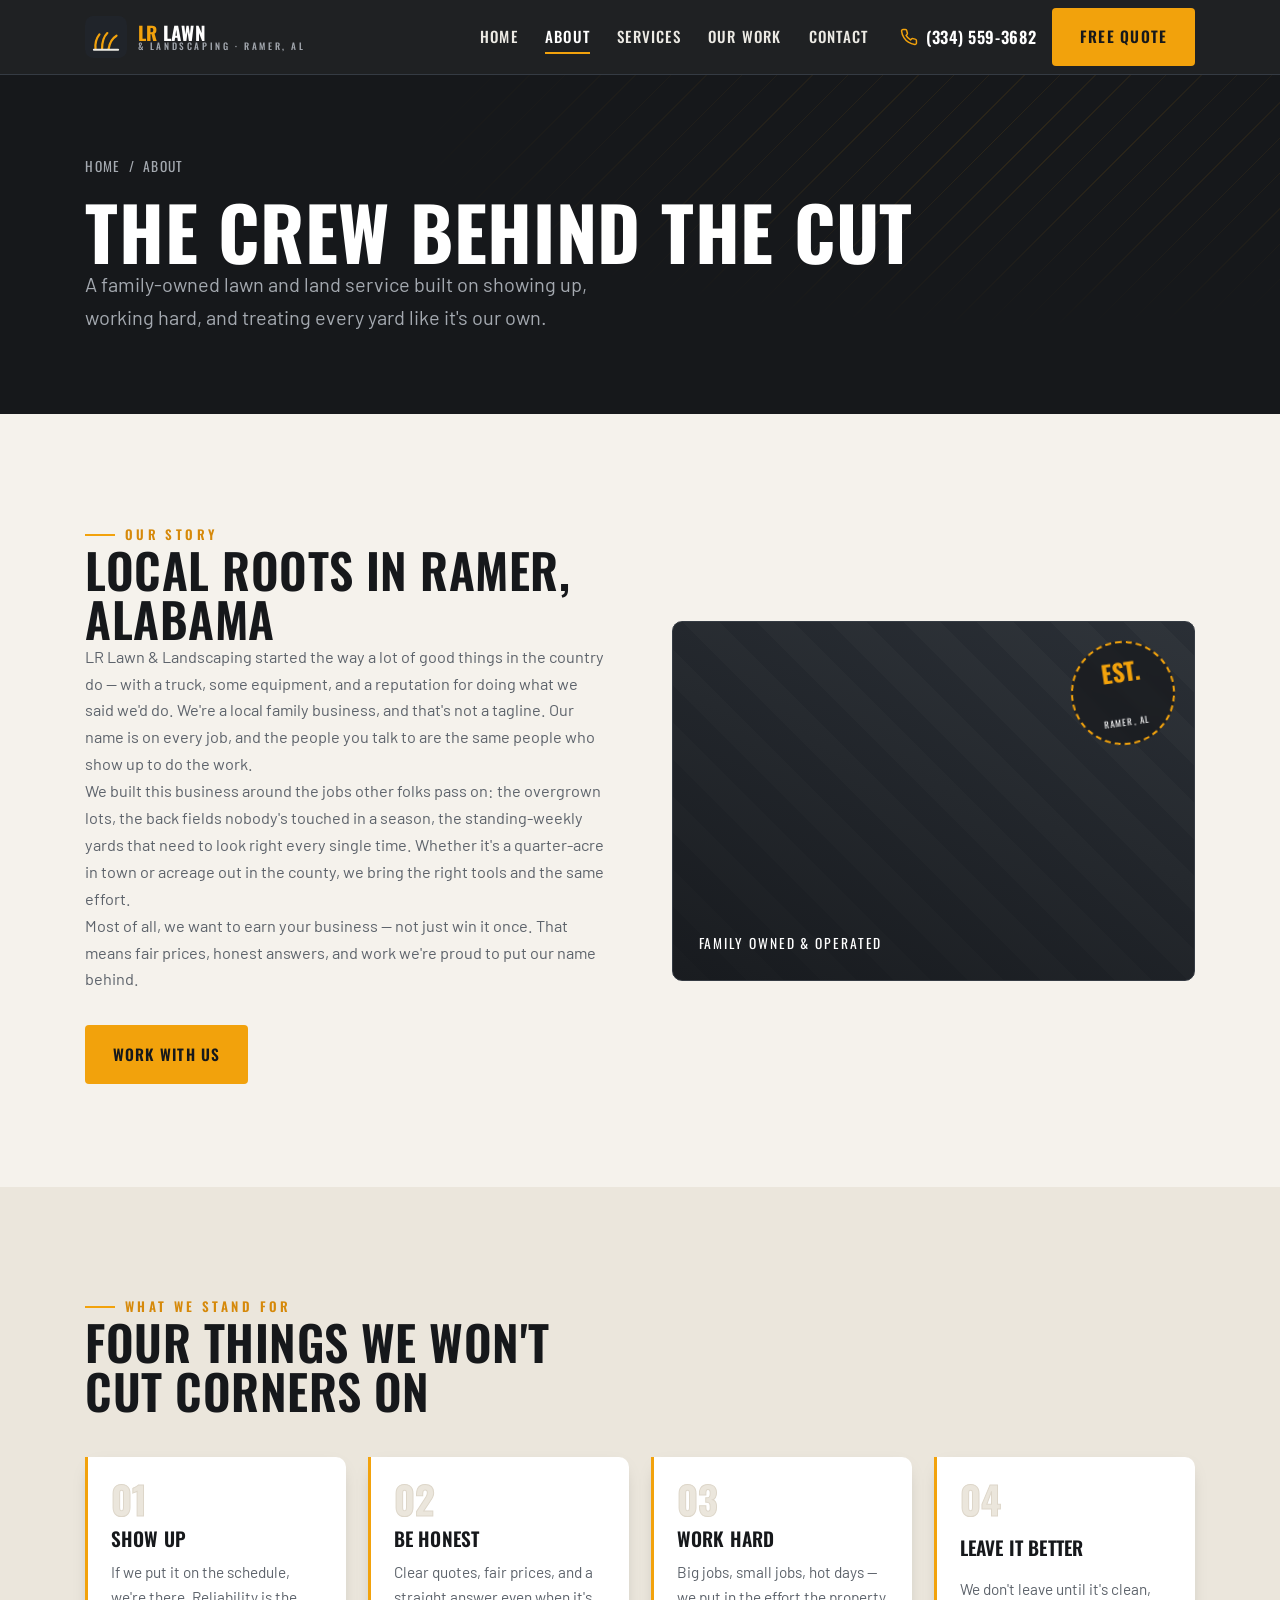
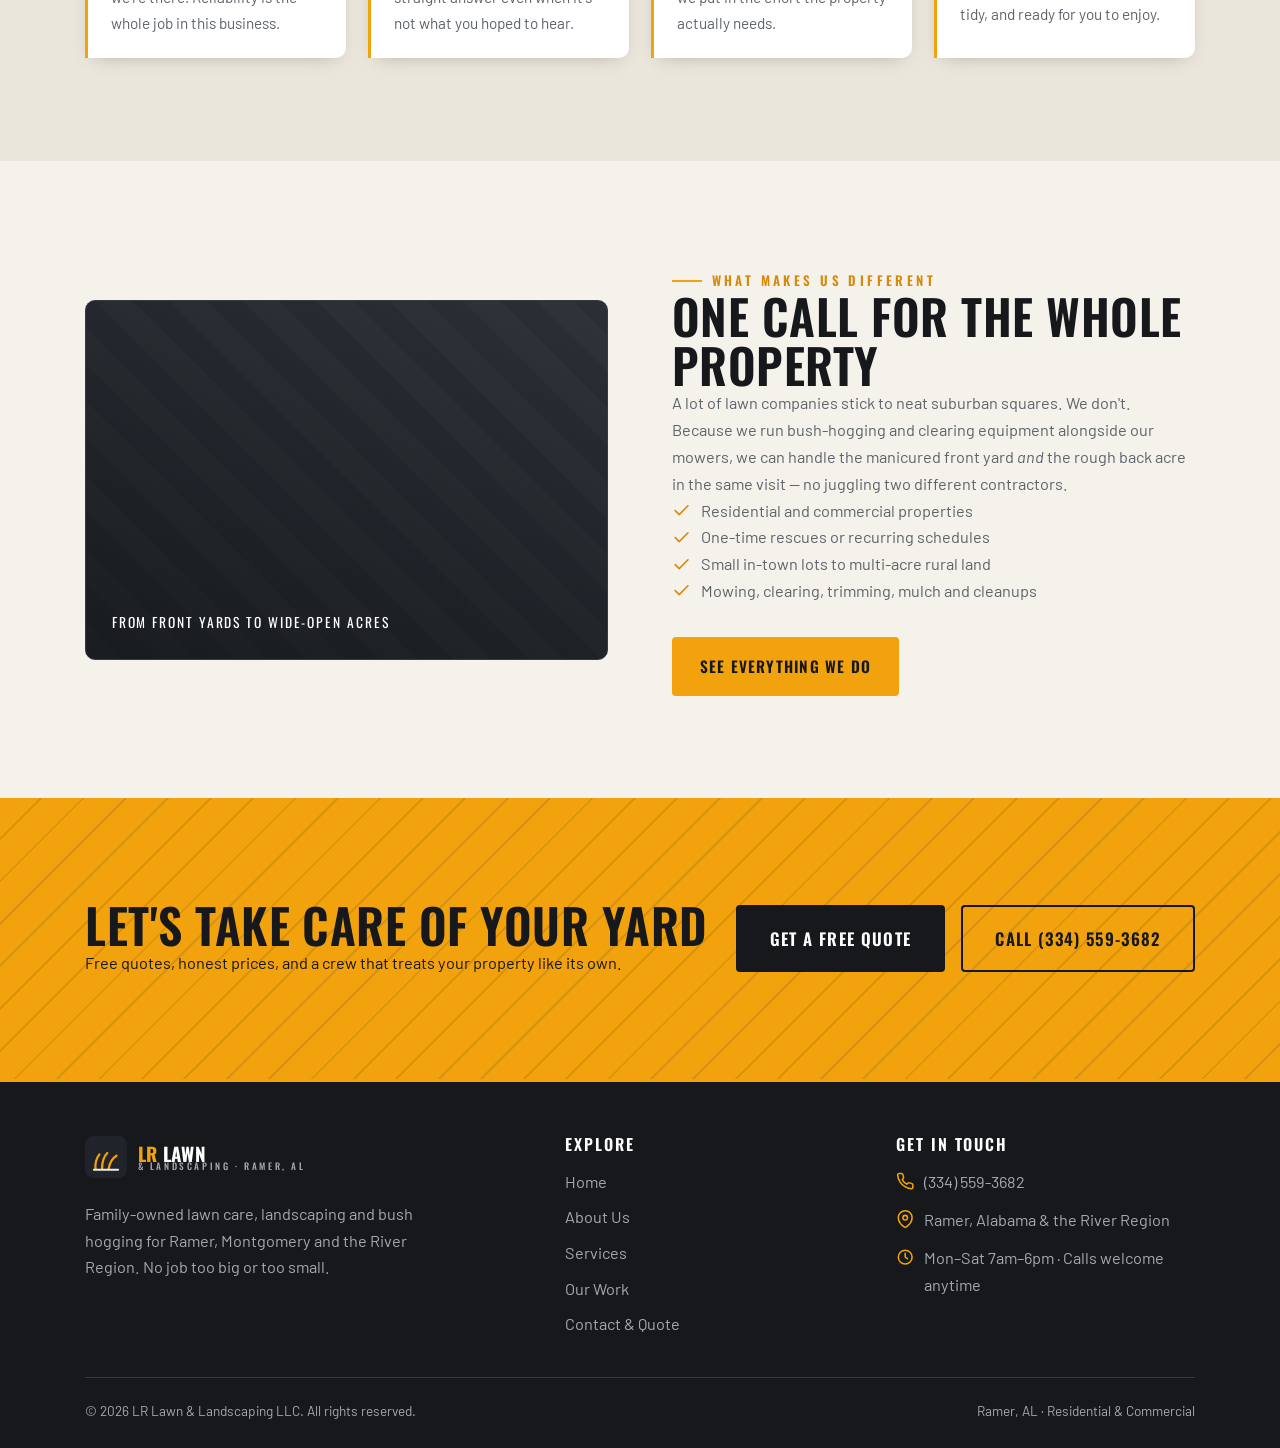
==== about.html @ de770ca6 "Initial commit: LR Lawn & Landscaping LLC website Co-Authored-By: Claude Opus 4.8 <noreply@anthropic" ====
<!DOCTYPE html>
<html lang="en" class="no-js">
<head>
  <meta charset="UTF-8" />
  <meta name="viewport" content="width=device-width, initial-scale=1.0" />
  <title>About LR Lawn &amp; Landscaping LLC | Family-Owned in Ramer, AL</title>
  <meta name="description" content="LR Lawn & Landscaping LLC is a family-owned lawn and land service in Ramer, Alabama. Learn what we stand for and why River Region property owners trust our crew." />
  <meta name="theme-color" content="#16181b" />
  <link rel="icon" href="assets/icons/favicon.svg" type="image/svg+xml" />
  <link rel="preconnect" href="https://fonts.googleapis.com" />
  <link rel="preconnect" href="https://fonts.gstatic.com" crossorigin />
  <link href="https://fonts.googleapis.com/css2?family=Oswald:wght@500;600;700&family=Barlow:wght@400;500;600&display=swap" rel="stylesheet" />
  <link rel="stylesheet" href="css/style.css" />
</head>
<body>
  <a class="skip-link" href="#main">Skip to content</a>

  <!-- ===================== HEADER ===================== -->
  <header class="header">
    <div class="container">
      <nav class="nav" aria-label="Primary">
        <a href="index.html" class="logo" aria-label="LR Lawn & Landscaping — home">
          <svg class="logo__mark" viewBox="0 0 64 64" aria-hidden="true">
            <rect width="64" height="64" rx="13" fill="#20242a"/>
            <g fill="none" stroke="#f2a20c" stroke-width="3.4" stroke-linecap="round"><path d="M16 50 C 15 39, 18 33, 22 28"/><path d="M26 50 C 26 37, 29 31, 34 26"/><path d="M36 50 C 38 38, 43 33, 48 30"/></g>
            <rect x="12" y="50" width="40" height="3" rx="1.5" fill="#eceae4"/>
          </svg>
          <span class="logo__name"><span>LR</span> Lawn<small>&amp; Landscaping · Ramer, AL</small></span>
        </a>
        <div class="nav__menu" id="nav-menu">
          <ul class="nav__links">
            <li><a class="nav__link" href="index.html">Home</a></li>
            <li><a class="nav__link" href="about.html">About</a></li>
            <li><a class="nav__link" href="services.html">Services</a></li>
            <li><a class="nav__link" href="gallery.html">Our Work</a></li>
            <li><a class="nav__link" href="contact.html">Contact</a></li>
          </ul>
          <div class="nav__cta">
            <a href="tel:+13345593682" class="nav__phone" aria-label="Call (334) 559-3682">
              <svg viewBox="0 0 24 24" fill="none" stroke="currentColor" stroke-width="2" stroke-linecap="round" stroke-linejoin="round" aria-hidden="true"><path d="M22 16.92v3a2 2 0 0 1-2.18 2 19.79 19.79 0 0 1-8.63-3.07 19.5 19.5 0 0 1-6-6 19.79 19.79 0 0 1-3.07-8.67A2 2 0 0 1 4.11 2h3a2 2 0 0 1 2 1.72c.13.96.36 1.9.7 2.81a2 2 0 0 1-.45 2.11L8.09 9.91a16 16 0 0 0 6 6l1.27-1.27a2 2 0 0 1 2.11-.45c.91.34 1.85.57 2.81.7A2 2 0 0 1 22 16.92Z"/></svg>
              (334) 559-3682
            </a>
            <a href="contact.html" class="btn">Free Quote</a>
          </div>
        </div>
        <button class="nav__toggle" aria-label="Toggle menu" aria-controls="nav-menu" aria-expanded="false"><span></span></button>
      </nav>
    </div>
  </header>
  <div class="nav-backdrop" aria-hidden="true"></div>

  <main id="main">
    <!-- ===================== PAGE HERO ===================== -->
    <section class="pagehero">
      <div class="container pagehero__inner">
        <nav class="crumbs" aria-label="Breadcrumb"><a href="index.html">Home</a> / <span>About</span></nav>
        <h1>The crew behind the cut</h1>
        <p class="hero__lead">A family-owned lawn and land service built on showing up, working hard, and treating every yard like it's our own.</p>
      </div>
    </section>

    <!-- ===================== STORY ===================== -->
    <section class="section">
      <div class="container split">
        <div class="reveal">
          <p class="eyebrow">Our Story</p>
          <h2>Local roots in Ramer, Alabama</h2>
          <p class="muted">LR Lawn &amp; Landscaping started the way a lot of good things in the country do — with a truck, some equipment, and a reputation for doing what we said we'd do. We're a local family business, and that's not a tagline. Our name is on every job, and the people you talk to are the same people who show up to do the work.</p>
          <p class="muted">We built this business around the jobs other folks pass on: the overgrown lots, the back fields nobody's touched in a season, the standing-weekly yards that need to look right every single time. Whether it's a quarter-acre in town or acreage out in the county, we bring the right tools and the same effort.</p>
          <p class="muted">Most of all, we want to earn your business — not just win it once. That means fair prices, honest answers, and work we're proud to put our name behind.</p>
          <a href="contact.html" class="btn mt-2">Work With Us</a>
        </div>
        <div class="feature__media reveal" data-delay="1">
          <!-- Replace background with a real crew / truck / equipment photo -->
          <span class="stamp"><b>EST.</b><small>Ramer, AL</small></span>
          <p class="feature__tag">Family owned &amp; operated</p>
        </div>
      </div>
    </section>

    <!-- ===================== VALUES ===================== -->
    <section class="section section--concrete">
      <div class="container">
        <div class="section-head reveal">
          <p class="eyebrow">What We Stand For</p>
          <h2>Four things we won't cut corners on</h2>
        </div>
        <div class="reasons">
          <div class="reason reveal">
            <span class="reason__n">01</span><h3>Show Up</h3>
            <p>If we put it on the schedule, we're there. Reliability is the whole job in this business.</p>
          </div>
          <div class="reason reveal" data-delay="1">
            <span class="reason__n">02</span><h3>Be Honest</h3>
            <p>Clear quotes, fair prices, and a straight answer even when it's not what you hoped to hear.</p>
          </div>
          <div class="reason reveal" data-delay="2">
            <span class="reason__n">03</span><h3>Work Hard</h3>
            <p>Big jobs, small jobs, hot days — we put in the effort the property actually needs.</p>
          </div>
          <div class="reason reveal" data-delay="3">
            <span class="reason__n">04</span><h3>Leave It Better</h3>
            <p>We don't leave until it's clean, tidy, and ready for you to enjoy.</p>
          </div>
        </div>
      </div>
    </section>

    <!-- ===================== DIFFERENCE ===================== -->
    <section class="section">
      <div class="container split">
        <div class="feature__media reveal">
          <!-- Replace background with a real bush-hogging / acreage photo -->
          <p class="feature__tag">From front yards to wide-open acres</p>
        </div>
        <div class="reveal" data-delay="1">
          <p class="eyebrow">What Makes Us Different</p>
          <h2>One call for the whole property</h2>
          <p class="muted">A lot of lawn companies stick to neat suburban squares. We don't. Because we run bush-hogging and clearing equipment alongside our mowers, we can handle the manicured front yard <em>and</em> the rough back acre in the same visit — no juggling two different contractors.</p>
          <ul class="ticks">
            <li><svg viewBox="0 0 24 24" fill="none" stroke="currentColor" stroke-width="2" stroke-linecap="round" stroke-linejoin="round"><polyline points="20 6 9 17 4 12"/></svg><span>Residential and commercial properties</span></li>
            <li><svg viewBox="0 0 24 24" fill="none" stroke="currentColor" stroke-width="2" stroke-linecap="round" stroke-linejoin="round"><polyline points="20 6 9 17 4 12"/></svg><span>One-time rescues or recurring schedules</span></li>
            <li><svg viewBox="0 0 24 24" fill="none" stroke="currentColor" stroke-width="2" stroke-linecap="round" stroke-linejoin="round"><polyline points="20 6 9 17 4 12"/></svg><span>Small in-town lots to multi-acre rural land</span></li>
            <li><svg viewBox="0 0 24 24" fill="none" stroke="currentColor" stroke-width="2" stroke-linecap="round" stroke-linejoin="round"><polyline points="20 6 9 17 4 12"/></svg><span>Mowing, clearing, trimming, mulch and cleanups</span></li>
          </ul>
          <a href="services.html" class="btn mt-2">See Everything We Do</a>
        </div>
      </div>
    </section>

    <!-- ===================== CTA ===================== -->
    <section class="section cta">
      <div class="container cta__inner">
        <div class="reveal">
          <h2>Let's take care of your yard</h2>
          <p>Free quotes, honest prices, and a crew that treats your property like its own.</p>
        </div>
        <div class="hero__actions reveal" data-delay="1">
          <a href="contact.html" class="btn btn--dark btn--lg">Get a Free Quote</a>
          <a href="tel:+13345593682" class="btn btn--ghost btn--lg">Call (334) 559-3682</a>
        </div>
      </div>
    </section>
  </main>

  <!-- ===================== FOOTER ===================== -->
  <footer class="footer">
    <div class="container">
      <div class="footer__grid">
        <div class="footer__brand">
          <a href="index.html" class="logo" aria-label="LR Lawn & Landscaping — home">
            <svg class="logo__mark" viewBox="0 0 64 64" aria-hidden="true">
              <rect width="64" height="64" rx="13" fill="#20242a"/>
              <g fill="none" stroke="#f2a20c" stroke-width="3.4" stroke-linecap="round"><path d="M16 50 C 15 39, 18 33, 22 28"/><path d="M26 50 C 26 37, 29 31, 34 26"/><path d="M36 50 C 38 38, 43 33, 48 30"/></g>
              <rect x="12" y="50" width="40" height="3" rx="1.5" fill="#eceae4"/>
            </svg>
            <span class="logo__name"><span>LR</span> Lawn<small>&amp; Landscaping · Ramer, AL</small></span>
          </a>
          <p>Family-owned lawn care, landscaping and bush hogging for Ramer, Montgomery and the River Region. No job too big or too small.</p>
        </div>
        <div>
          <h4>Explore</h4>
          <ul class="footer__links">
            <li><a href="index.html">Home</a></li>
            <li><a href="about.html">About Us</a></li>
            <li><a href="services.html">Services</a></li>
            <li><a href="gallery.html">Our Work</a></li>
            <li><a href="contact.html">Contact &amp; Quote</a></li>
          </ul>
        </div>
        <div>
          <h4>Get In Touch</h4>
          <ul class="footer__contact">
            <li><svg viewBox="0 0 24 24" fill="none" stroke="currentColor" stroke-width="2" stroke-linecap="round" stroke-linejoin="round"><path d="M22 16.92v3a2 2 0 0 1-2.18 2 19.79 19.79 0 0 1-8.63-3.07 19.5 19.5 0 0 1-6-6 19.79 19.79 0 0 1-3.07-8.67A2 2 0 0 1 4.11 2h3a2 2 0 0 1 2 1.72c.13.96.36 1.9.7 2.81a2 2 0 0 1-.45 2.11L8.09 9.91a16 16 0 0 0 6 6l1.27-1.27a2 2 0 0 1 2.11-.45c.91.34 1.85.57 2.81.7A2 2 0 0 1 22 16.92Z"/></svg><a href="tel:+13345593682">(334) 559-3682</a></li>
            <li><svg viewBox="0 0 24 24" fill="none" stroke="currentColor" stroke-width="2" stroke-linecap="round" stroke-linejoin="round"><path d="M21 10c0 7-9 13-9 13s-9-6-9-13a9 9 0 0 1 18 0Z"/><circle cx="12" cy="10" r="3"/></svg><span>Ramer, Alabama &amp; the River Region</span></li>
            <li><svg viewBox="0 0 24 24" fill="none" stroke="currentColor" stroke-width="2" stroke-linecap="round" stroke-linejoin="round"><circle cx="12" cy="12" r="9"/><polyline points="12 7 12 12 15 14"/></svg><span>Mon–Sat 7am–6pm · Calls welcome anytime</span></li>
          </ul>
        </div>
      </div>
      <div class="footer__bottom">
        <span>&copy; <span id="year">2026</span> LR Lawn &amp; Landscaping LLC. All rights reserved.</span>
        <span>Ramer, AL · Residential &amp; Commercial</span>
      </div>
    </div>
  </footer>

  <button class="to-top" aria-label="Back to top"><svg viewBox="0 0 24 24" fill="none" stroke="currentColor" stroke-width="2.4" stroke-linecap="round" stroke-linejoin="round" width="20" height="20"><polyline points="18 15 12 9 6 15"/></svg></button>
  <nav class="callbar" aria-label="Quick actions">
    <a href="tel:+13345593682"><svg viewBox="0 0 24 24" fill="none" stroke="currentColor" stroke-width="2" stroke-linecap="round" stroke-linejoin="round"><path d="M22 16.92v3a2 2 0 0 1-2.18 2 19.79 19.79 0 0 1-8.63-3.07 19.5 19.5 0 0 1-6-6 19.79 19.79 0 0 1-3.07-8.67A2 2 0 0 1 4.11 2h3a2 2 0 0 1 2 1.72c.13.96.36 1.9.7 2.81a2 2 0 0 1-.45 2.11L8.09 9.91a16 16 0 0 0 6 6l1.27-1.27a2 2 0 0 1 2.11-.45c.91.34 1.85.57 2.81.7A2 2 0 0 1 22 16.92Z"/></svg>Call Now</a>
    <a href="contact.html"><svg viewBox="0 0 24 24" fill="none" stroke="currentColor" stroke-width="2" stroke-linecap="round" stroke-linejoin="round"><path d="M14 2H6a2 2 0 0 0-2 2v16a2 2 0 0 0 2 2h12a2 2 0 0 0 2-2V8z"/><polyline points="14 2 14 8 20 8"/></svg>Free Quote</a>
  </nav>

  <script src="js/main.js" defer></script>
</body>
</html>
---- css/style.css ----
/* =====================================================================
   LR Lawn & Landscaping LLC — "Rural Workhorse" design system
   Charcoal + equipment amber on warm bone. Oswald + Barlow.
   Hand-built, no frameworks.
   ===================================================================== */

/* ----------------------------- Tokens ------------------------------ */
:root {
  /* Brand */
  --ink:        #16181b;   /* near-black charcoal */
  --ink-800:    #20242a;   /* dark panel */
  --ink-700:    #2c3138;   /* steel */
  --amber:      #f2a20c;   /* equipment amber accent */
  --amber-600:  #d6890a;
  --amber-300:  #fbd073;

  /* Neutrals */
  --bone:       #f5f2ec;   /* warm off-white background */
  --concrete:   #ebe6dc;   /* muted surface */
  --line:       #ddd6c9;   /* borders on light */
  --line-dark:  #353b43;   /* borders on dark */

  /* Text */
  --text:       #1c1e21;   /* body on light */
  --muted:      #5d636b;   /* secondary on light */
  --on-dark:    #eceae4;   /* body on dark */
  --on-dark-mut:#a4a9b0;   /* secondary on dark */
  --white:      #ffffff;

  /* System */
  --radius:     4px;
  --radius-lg:  10px;
  --shadow:     0 14px 40px -18px rgba(16,18,21,.45);
  --shadow-sm:  0 6px 18px -10px rgba(16,18,21,.35);
  --container:  1180px;
  --gutter:     clamp(1.1rem, 4vw, 2.2rem);
  --ease:       cubic-bezier(.22,.61,.36,1);

  --ff-display: "Oswald", "Arial Narrow", system-ui, sans-serif;
  --ff-body:    "Barlow", system-ui, -apple-system, "Segoe UI", sans-serif;
}

/* ----------------------------- Reset ------------------------------- */
*, *::before, *::after { box-sizing: border-box; }
* { margin: 0; }
html { scroll-behavior: smooth; -webkit-text-size-adjust: 100%; }
@media (prefers-reduced-motion: reduce) {
  html { scroll-behavior: auto; }
  *, *::before, *::after { animation-duration: .001ms !important; transition-duration: .001ms !important; }
}
body {
  font-family: var(--ff-body);
  color: var(--text);
  background: var(--bone);
  line-height: 1.65;
  font-size: 1.02rem;
  -webkit-font-smoothing: antialiased;
  text-rendering: optimizeLegibility;
}
img, svg, picture { display: block; max-width: 100%; }
a { color: inherit; text-decoration: none; }
button { font: inherit; cursor: pointer; border: 0; background: none; color: inherit; }
input, textarea, select { font: inherit; color: inherit; }
ul { list-style: none; padding: 0; }
:focus-visible { outline: 3px solid var(--amber); outline-offset: 2px; border-radius: 2px; }

/* --------------------------- Typography ---------------------------- */
h1, h2, h3, h4, .display {
  font-family: var(--ff-display);
  font-weight: 600;
  line-height: 1.02;
  letter-spacing: .01em;
  text-transform: uppercase;
  color: var(--ink);
}
h1 { font-size: clamp(2.5rem, 6vw, 4.6rem); font-weight: 700; }
h2 { font-size: clamp(1.9rem, 4vw, 3rem); }
h3 { font-size: clamp(1.25rem, 2.2vw, 1.6rem); }
p { max-width: 64ch; }
strong { font-weight: 600; }

.eyebrow {
  font-family: var(--ff-display);
  text-transform: uppercase;
  letter-spacing: .26em;
  font-weight: 600;
  font-size: .82rem;
  color: var(--amber-600);
  display: inline-flex;
  align-items: center;
  gap: .6rem;
}
.eyebrow::before {
  content: ""; width: 30px; height: 2px; background: var(--amber); display: inline-block;
}
.eyebrow--center { justify-content: center; }
.lead { font-size: 1.15rem; color: var(--muted); }

/* --------------------------- Layout -------------------------------- */
.container { width: 100%; max-width: var(--container); margin-inline: auto; padding-inline: var(--gutter); }
.section { padding-block: clamp(3.6rem, 8vw, 6.5rem); }
.section--tight { padding-block: clamp(2.6rem, 5vw, 4rem); }
.section--dark { background: var(--ink); color: var(--on-dark); }
.section--dark h1, .section--dark h2, .section--dark h3 { color: var(--white); }
.section--concrete { background: var(--concrete); }
.section-head { max-width: 60ch; margin-bottom: 2.6rem; }
.section-head--center { margin-inline: auto; text-align: center; }
.grid { display: grid; gap: 1.4rem; }
.split { display: grid; gap: clamp(2rem, 5vw, 4rem); align-items: center; }
@media (min-width: 880px) { .split { grid-template-columns: 1fr 1fr; } }

/* --------------------------- Buttons ------------------------------- */
.btn {
  --bg: var(--amber); --fg: var(--ink);
  display: inline-flex; align-items: center; gap: .6rem;
  background: var(--bg); color: var(--fg);
  font-family: var(--ff-display); font-weight: 600; text-transform: uppercase;
  letter-spacing: .08em; font-size: .96rem;
  padding: .92rem 1.6rem; border-radius: var(--radius);
  transition: transform .18s var(--ease), background .18s var(--ease), box-shadow .18s var(--ease);
  border: 2px solid transparent;
}
.btn:hover { transform: translateY(-2px); box-shadow: 0 10px 24px -10px rgba(242,162,12,.6); }
.btn:active { transform: translateY(0); }
.btn--ghost { --bg: transparent; --fg: var(--ink); border-color: var(--ink); }
.btn--ghost:hover { background: var(--ink); color: var(--white); box-shadow: none; }
.btn--ghost-light { --bg: transparent; --fg: var(--white); border-color: rgba(255,255,255,.4); }
.btn--ghost-light:hover { background: var(--white); color: var(--ink); box-shadow: none; }
.btn--lg { padding: 1.1rem 2rem; font-size: 1.05rem; }
.btn svg { width: 1.05em; height: 1.05em; }

/* --------------------------- Header / Nav -------------------------- */
.header {
  position: sticky; top: 0; z-index: 60;
  background: rgba(22,24,27,.96);
  backdrop-filter: blur(8px);
  border-bottom: 1px solid var(--line-dark);
  transition: box-shadow .25s var(--ease);
}
.header.is-stuck { box-shadow: 0 10px 30px -16px rgba(0,0,0,.7); }
.nav { display: flex; align-items: center; justify-content: space-between; gap: 1rem; height: 74px; }
.logo { display: inline-flex; align-items: center; gap: .65rem; color: var(--white); }
.logo__mark { width: 42px; height: 42px; flex: none; }
.logo__name { font-family: var(--ff-display); font-weight: 700; text-transform: uppercase; line-height: .98; letter-spacing: .02em; font-size: 1.18rem; }
.logo__name span { color: var(--amber); }
.logo__name small { display: block; font-size: .58rem; letter-spacing: .28em; color: var(--on-dark-mut); font-weight: 500; }

.nav__menu { display: flex; align-items: center; gap: 2rem; }
.nav__links { display: flex; align-items: center; gap: 1.7rem; }
.nav__link {
  color: var(--on-dark); font-family: var(--ff-display); text-transform: uppercase;
  letter-spacing: .08em; font-weight: 500; font-size: .94rem; padding: .35rem 0; position: relative;
}
.nav__link::after {
  content: ""; position: absolute; left: 0; bottom: -2px; height: 2px; width: 0; background: var(--amber);
  transition: width .22s var(--ease);
}
.nav__link:hover::after, .nav__link.is-active::after { width: 100%; }
.nav__link.is-active { color: var(--white); }
.nav__cta { display: flex; align-items: center; gap: 1rem; }
.nav__phone { display: inline-flex; align-items: center; gap: .5rem; color: var(--white); font-family: var(--ff-display); font-weight: 600; letter-spacing: .04em; }
.nav__phone svg { width: 1.1em; height: 1.1em; color: var(--amber); }

.nav__toggle { display: none; width: 46px; height: 46px; border: 1px solid var(--line-dark); border-radius: var(--radius); position: relative; }
.nav__toggle span, .nav__toggle span::before, .nav__toggle span::after {
  content: ""; position: absolute; left: 50%; top: 50%; width: 22px; height: 2px; background: var(--white);
  transform: translate(-50%,-50%); transition: transform .22s var(--ease), opacity .22s var(--ease);
}
.nav__toggle span::before { transform: translate(-50%, -7px); }
.nav__toggle span::after  { transform: translate(-50%, 7px); }
.nav__toggle[aria-expanded="true"] span { background: transparent; }
.nav__toggle[aria-expanded="true"] span::before { transform: translate(-50%,0) rotate(45deg); }
.nav__toggle[aria-expanded="true"] span::after  { transform: translate(-50%,0) rotate(-45deg); }

@media (max-width: 920px) {
  .nav__toggle { display: block; z-index: 70; }
  .nav__menu {
    position: fixed; inset: 0 0 0 auto; width: min(82vw, 340px);
    flex-direction: column; align-items: flex-start; justify-content: flex-start; gap: 1.6rem;
    background: var(--ink-800); padding: 6rem 2rem 2rem; border-left: 1px solid var(--line-dark);
    transform: translateX(100%); transition: transform .3s var(--ease); z-index: 65;
  }
  .nav__menu.is-open { transform: translateX(0); }
  .nav__links { flex-direction: column; align-items: flex-start; gap: 1.1rem; width: 100%; }
  .nav__link { font-size: 1.15rem; }
  .nav__cta { flex-direction: column; align-items: flex-start; gap: 1rem; width: 100%; }
  .nav__cta .btn { width: 100%; justify-content: center; }
  .nav-backdrop { position: fixed; inset: 0; background: rgba(0,0,0,.5); opacity: 0; visibility: hidden; transition: opacity .3s; z-index: 64; }
  .nav-backdrop.is-open { opacity: 1; visibility: visible; }
}

/* ----------------------------- Hero -------------------------------- */
.hero {
  position: relative; color: var(--on-dark);
  background:
    linear-gradient(180deg, rgba(16,18,21,.78), rgba(16,18,21,.92)),
    radial-gradient(120% 90% at 80% 0%, #2a2f36 0%, var(--ink) 60%);
  overflow: hidden;
}
.hero::before { /* topographic contour texture */
  content: ""; position: absolute; inset: 0; opacity: .14; pointer-events: none;
  background-image:
    repeating-linear-gradient(135deg, transparent 0 22px, rgba(242,162,12,.5) 22px 23px);
  mask-image: radial-gradient(80% 70% at 75% 30%, #000 0%, transparent 70%);
}
.hero__inner { position: relative; padding-block: clamp(4rem, 11vw, 8rem); display: grid; gap: 2rem; max-width: 60rem; }
.hero h1 { color: var(--white); }
.hero h1 em { color: var(--amber); font-style: normal; }
.hero__lead { font-size: 1.25rem; color: var(--on-dark-mut); max-width: 50ch; }
.hero__actions { display: flex; flex-wrap: wrap; gap: 1rem; align-items: center; }
.hero__note { display: inline-flex; align-items: center; gap: .5rem; color: var(--on-dark-mut); font-size: .92rem; }
.hero__note svg { width: 1.1em; height: 1.1em; color: var(--amber); }
.hero__angle { position: absolute; left: 0; right: 0; bottom: -1px; height: 60px; background: var(--bone); clip-path: polygon(0 100%, 100% 0, 100% 100%); }

/* --------------------------- Trust strip --------------------------- */
.trust { background: var(--amber); color: var(--ink); }
.trust__row { display: grid; grid-template-columns: repeat(2,1fr); gap: .2rem 1.5rem; padding-block: 1.3rem; }
@media (min-width: 760px) { .trust__row { grid-template-columns: repeat(4,1fr); } }
.trust__item { display: flex; align-items: center; gap: .7rem; font-family: var(--ff-display); text-transform: uppercase; font-weight: 600; letter-spacing: .05em; font-size: .96rem; }
.trust__item svg { width: 1.5rem; height: 1.5rem; flex: none; }

/* --------------------------- Service cards ------------------------- */
.cards { display: grid; gap: 1.2rem; grid-template-columns: repeat(auto-fit, minmax(255px, 1fr)); }
.card {
  background: var(--white); border: 1px solid var(--line); border-radius: var(--radius-lg);
  padding: 1.8rem 1.6rem; position: relative; overflow: hidden;
  transition: transform .2s var(--ease), box-shadow .2s var(--ease), border-color .2s var(--ease);
}
.card::after { content: ""; position: absolute; left: 0; top: 0; width: 100%; height: 4px; background: var(--amber); transform: scaleX(0); transform-origin: left; transition: transform .25s var(--ease); }
.card:hover { transform: translateY(-5px); box-shadow: var(--shadow); border-color: transparent; }
.card:hover::after { transform: scaleX(1); }
.card__icon { width: 54px; height: 54px; display: grid; place-items: center; background: var(--ink); border-radius: var(--radius); color: var(--amber); margin-bottom: 1.1rem; }
.card__icon svg { width: 26px; height: 26px; }
.card h3 { margin-bottom: .5rem; }
.card p { color: var(--muted); font-size: .97rem; }
.card__link { display: inline-flex; align-items: center; gap: .4rem; margin-top: 1rem; font-family: var(--ff-display); text-transform: uppercase; letter-spacing: .06em; font-size: .85rem; font-weight: 600; color: var(--amber-600); }
.card__link svg { width: 1em; transition: transform .2s var(--ease); }
.card:hover .card__link svg { transform: translateX(4px); }

/* --------------------------- Feature split ------------------------- */
.feature__media {
  position: relative; min-height: 360px; border-radius: var(--radius-lg); overflow: hidden;
  background:
    linear-gradient(200deg, rgba(16,18,21,.25), rgba(16,18,21,.78)),
    repeating-linear-gradient(45deg, #3a4047 0 26px, #333941 26px 52px);
  border: 1px solid var(--line-dark);
  display: grid; align-content: end; padding: 1.6rem;
}
.feature__media .stamp { position: absolute; top: 1.2rem; right: 1.2rem; }
.feature__tag { color: var(--white); font-family: var(--ff-display); text-transform: uppercase; letter-spacing: .14em; font-size: .85rem; }
.feature__list { display: grid; gap: 1rem; margin-top: 1.6rem; }
.feature__list li { display: grid; grid-template-columns: auto 1fr; gap: .9rem; align-items: start; }
.feature__list svg { width: 1.5rem; height: 1.5rem; color: var(--amber-600); margin-top: .15rem; }
.feature__list b { font-family: var(--ff-display); text-transform: uppercase; letter-spacing: .03em; font-size: 1.02rem; }
.feature__list span { color: var(--muted); font-size: .96rem; }

/* ----------------------------- Stats ------------------------------- */
.stats { display: grid; grid-template-columns: repeat(2,1fr); gap: 1.4rem; }
@media (min-width: 760px) { .stats { grid-template-columns: repeat(4,1fr); } }
.stat { text-align: center; padding: 1.2rem .5rem; border: 1px solid var(--line-dark); border-radius: var(--radius-lg); background: var(--ink-800); }
.stat__num { font-family: var(--ff-display); font-weight: 700; font-size: clamp(2.4rem,5vw,3.4rem); color: var(--amber); line-height: 1; }
.stat__num span { font-size: .6em; }
.stat__label { color: var(--on-dark-mut); font-size: .82rem; text-transform: uppercase; letter-spacing: .12em; margin-top: .5rem; }

/* --------------------------- Why / reasons ------------------------- */
.reasons { display: grid; gap: 1.4rem; grid-template-columns: repeat(auto-fit, minmax(230px,1fr)); }
.reason { display: grid; gap: .7rem; padding: 1.4rem; border-left: 3px solid var(--amber); background: var(--white); border-radius: 0 var(--radius-lg) var(--radius-lg) 0; box-shadow: var(--shadow-sm); }
.reason__n { font-family: var(--ff-display); font-weight: 700; color: var(--concrete); font-size: 2.4rem; line-height: 1; -webkit-text-stroke: 1px var(--line); }
.reason h3 { font-size: 1.2rem; }
.reason p { color: var(--muted); font-size: .96rem; }

/* --------------------------- Service area -------------------------- */
.area { display: grid; gap: 1.4rem; }
.area__chips { display: flex; flex-wrap: wrap; gap: .6rem; }
.area__chip { display: inline-flex; align-items: center; gap: .45rem; background: var(--white); border: 1px solid var(--line); padding: .5rem .95rem; border-radius: 999px; font-size: .92rem; font-weight: 500; }
.area__chip svg { width: 1em; color: var(--amber-600); }
.area__map { border: 1px solid var(--line); border-radius: var(--radius-lg); overflow: hidden; min-height: 320px; }
.area__map iframe { width: 100%; height: 100%; min-height: 320px; border: 0; filter: grayscale(.3) contrast(1.05); }

/* ----------------------------- Stamp / badge ----------------------- */
.stamp {
  display: inline-grid; place-items: center; text-align: center;
  width: 104px; height: 104px; border-radius: 50%;
  border: 2px dashed var(--amber); color: var(--white);
  font-family: var(--ff-display); text-transform: uppercase; line-height: 1; transform: rotate(-8deg);
  background: rgba(22,24,27,.65); backdrop-filter: blur(2px);
}
.stamp b { font-size: 1.5rem; color: var(--amber); }
.stamp small { font-size: .56rem; letter-spacing: .12em; margin-top: .25rem; }

/* ----------------------------- Gallery ----------------------------- */
.filters { display: flex; flex-wrap: wrap; gap: .6rem; margin-bottom: 2rem; }
.filter {
  font-family: var(--ff-display); text-transform: uppercase; letter-spacing: .06em; font-weight: 500; font-size: .9rem;
  padding: .55rem 1.1rem; border: 1px solid var(--line); border-radius: 999px; background: var(--white); color: var(--ink);
  transition: background .18s var(--ease), color .18s var(--ease), border-color .18s var(--ease);
}
.filter:hover { border-color: var(--amber); }
.filter.is-active { background: var(--ink); color: var(--white); border-color: var(--ink); }
.gallery { display: grid; gap: 1rem; grid-template-columns: repeat(auto-fill, minmax(260px,1fr)); }
.tile {
  position: relative; aspect-ratio: 4/3; border-radius: var(--radius-lg); overflow: hidden;
  border: 1px solid var(--line-dark); display: grid; align-content: end; padding: 1.1rem; color: var(--white);
  background-size: cover; background-position: center; transition: transform .25s var(--ease);
}
.tile::before { content: ""; position: absolute; inset: 0; background: linear-gradient(180deg, transparent 30%, rgba(16,18,21,.85)); }
.tile > * { position: relative; }
.tile:hover { transform: scale(1.015); }
.tile__cat { font-family: var(--ff-display); text-transform: uppercase; letter-spacing: .1em; font-size: .72rem; color: var(--amber-300); }
.tile__title { font-family: var(--ff-display); text-transform: uppercase; font-size: 1.1rem; line-height: 1.05; }
.tile.is-hidden { display: none; }
/* texture fills (placeholder imagery — replace background-image with real job photos) */
.t-lawn   { background-image: linear-gradient(135deg,#2f3a2c,#46583f); }
.t-clear  { background-image: linear-gradient(135deg,#3a342a,#5a4d38); }
.t-trim   { background-image: linear-gradient(135deg,#2c3338,#414a52); }
.t-mulch  { background-image: linear-gradient(135deg,#3a2c23,#5c4433); }
.t-comm   { background-image: linear-gradient(135deg,#23303a,#33495a); }
.t-clean  { background-image: linear-gradient(135deg,#33342c,#50533f); }

/* ------------------------ Before / after --------------------------- */
.ba { position: relative; aspect-ratio: 16/10; border-radius: var(--radius-lg); overflow: hidden; border: 1px solid var(--line-dark); user-select: none; }
.ba__img { position: absolute; inset: 0; background-size: cover; background-position: center; display: grid; align-content: start; justify-items: start; padding: 1rem; }
.ba__before { background-image: linear-gradient(135deg,#4a4332,#6b5d3f); }
.ba__after { background-image: linear-gradient(135deg,#2f3a2c,#3f5236); clip-path: inset(0 0 0 50%); }
.ba__tag { font-family: var(--ff-display); text-transform: uppercase; letter-spacing: .1em; font-size: .72rem; color: #fff; background: rgba(16,18,21,.6); padding: .25rem .6rem; border-radius: 3px; }
.ba__after .ba__tag { margin-left: auto; }
.ba__range { position: absolute; inset: 0; width: 100%; opacity: 0; cursor: ew-resize; }
.ba__handle { position: absolute; top: 0; bottom: 0; left: 50%; width: 3px; background: var(--amber); transform: translateX(-50%); pointer-events: none; }
.ba__handle::after { content: "↔"; position: absolute; top: 50%; left: 50%; transform: translate(-50%,-50%); width: 38px; height: 38px; background: var(--amber); color: var(--ink); border-radius: 50%; display: grid; place-items: center; font-weight: 700; }

/* --------------------------- Testimonials -------------------------- */
.quotes { display: grid; gap: 1.2rem; grid-template-columns: repeat(auto-fit, minmax(280px,1fr)); }
.quote { background: var(--ink-800); border: 1px solid var(--line-dark); border-radius: var(--radius-lg); padding: 1.6rem; color: var(--on-dark); }
.quote__stars { color: var(--amber); letter-spacing: .15em; margin-bottom: .8rem; }
.quote p { color: var(--on-dark); font-size: 1.02rem; }
.quote__by { margin-top: 1rem; font-family: var(--ff-display); text-transform: uppercase; letter-spacing: .06em; color: var(--white); }
.quote__by span { display: block; color: var(--on-dark-mut); font-size: .8rem; letter-spacing: .12em; }

/* ----------------------------- CTA band ---------------------------- */
.cta {
  position: relative; background: var(--amber); color: var(--ink); overflow: hidden;
}
.cta::before { content: ""; position: absolute; inset: 0; opacity: .12; background-image: repeating-linear-gradient(135deg, transparent 0 28px, var(--ink) 28px 30px); }
.cta__inner { position: relative; display: grid; gap: 1.6rem; align-items: center; }
@media (min-width: 820px) { .cta__inner { grid-template-columns: 1.4fr auto; } }
.cta h2 { color: var(--ink); }
.cta .btn--dark { --bg: var(--ink); --fg: var(--white); }
.cta .btn--dark:hover { box-shadow: 0 10px 24px -10px rgba(16,18,21,.6); }

/* ------------------------------ Forms ------------------------------ */
.form { display: grid; gap: 1.1rem; }
.field { display: grid; gap: .4rem; }
.field label { font-family: var(--ff-display); text-transform: uppercase; letter-spacing: .06em; font-size: .82rem; font-weight: 500; }
.field label .req { color: var(--amber-600); }
.field input, .field select, .field textarea {
  background: var(--white); border: 1px solid var(--line); border-radius: var(--radius); padding: .85rem 1rem;
  transition: border-color .18s var(--ease), box-shadow .18s var(--ease);
}
.field textarea { resize: vertical; min-height: 130px; }
.field input:focus, .field select:focus, .field textarea:focus { outline: none; border-color: var(--amber); box-shadow: 0 0 0 3px rgba(242,162,12,.18); }
.field.is-invalid input, .field.is-invalid select, .field.is-invalid textarea { border-color: #c0392b; box-shadow: 0 0 0 3px rgba(192,57,43,.14); }
.field__error { color: #c0392b; font-size: .82rem; min-height: 1em; }
.form__row { display: grid; gap: 1.1rem; }
@media (min-width: 620px) { .form__row { grid-template-columns: 1fr 1fr; } }
.form__success { display: none; background: #18351f; color: #d7f5df; border: 1px solid #2c5a39; border-radius: var(--radius-lg); padding: 1.1rem 1.3rem; }
.form__success.is-visible { display: block; }

/* ----------------------------- FAQ --------------------------------- */
.faq { display: grid; gap: .8rem; }
.faq__item { border: 1px solid var(--line); border-radius: var(--radius-lg); background: var(--white); overflow: hidden; }
.faq__q { width: 100%; text-align: left; display: flex; align-items: center; justify-content: space-between; gap: 1rem; padding: 1.1rem 1.3rem; font-family: var(--ff-display); text-transform: uppercase; letter-spacing: .03em; font-size: 1.02rem; }
.faq__q .icon { width: 1.4rem; height: 1.4rem; flex: none; color: var(--amber-600); transition: transform .25s var(--ease); }
.faq__item.is-open .faq__q .icon { transform: rotate(45deg); }
.faq__a { max-height: 0; overflow: hidden; transition: max-height .3s var(--ease); }
.faq__a p { padding: 0 1.3rem 1.2rem; color: var(--muted); }

/* ----------------------------- Footer ------------------------------ */
.footer { background: var(--ink); color: var(--on-dark-mut); padding-block: 3.4rem 1.6rem; border-top: 3px solid var(--amber); }
.footer__grid { display: grid; gap: 2rem; grid-template-columns: 1fr; }
@media (min-width: 720px) { .footer__grid { grid-template-columns: 1.5fr 1fr 1fr; } }
.footer h4 { color: var(--white); font-size: 1rem; letter-spacing: .12em; margin-bottom: 1rem; }
.footer a { transition: color .15s var(--ease); }
.footer a:hover { color: var(--amber); }
.footer__links { display: grid; gap: .55rem; }
.footer__contact { display: grid; gap: .7rem; }
.footer__contact li { display: flex; gap: .6rem; align-items: flex-start; }
.footer__contact svg { width: 1.15rem; height: 1.15rem; color: var(--amber); flex: none; margin-top: .2rem; }
.footer__brand p { max-width: 38ch; margin-top: .9rem; }
.footer__bottom { border-top: 1px solid var(--line-dark); margin-top: 2.4rem; padding-top: 1.4rem; display: flex; flex-wrap: wrap; gap: .6rem 1.5rem; justify-content: space-between; font-size: .85rem; }

/* ------------------------ Back to top + mobile bar ----------------- */
.to-top {
  position: fixed; right: 1.1rem; bottom: 5.4rem; z-index: 55;
  width: 48px; height: 48px; border-radius: 50%; background: var(--ink); color: var(--amber);
  display: grid; place-items: center; box-shadow: var(--shadow); border: 1px solid var(--line-dark);
  opacity: 0; visibility: hidden; transform: translateY(10px); transition: all .25s var(--ease);
}
.to-top.is-visible { opacity: 1; visibility: visible; transform: translateY(0); }
@media (min-width: 760px) { .to-top { bottom: 1.4rem; } }

.callbar { position: fixed; left: 0; right: 0; bottom: 0; z-index: 56; display: grid; grid-template-columns: 1fr 1fr; background: var(--ink); border-top: 1px solid var(--line-dark); }
.callbar a { display: flex; align-items: center; justify-content: center; gap: .5rem; padding: .95rem; font-family: var(--ff-display); text-transform: uppercase; letter-spacing: .05em; font-size: .92rem; color: var(--white); }
.callbar a + a { border-left: 1px solid var(--line-dark); color: var(--ink); background: var(--amber); }
.callbar svg { width: 1.1em; height: 1.1em; }
@media (min-width: 760px) { .callbar { display: none; } }
body { padding-bottom: 0; }
@media (max-width: 759px) { body { padding-bottom: 54px; } }

/* ------------------------- Page hero (inner) ----------------------- */
.pagehero { position: relative; background: var(--ink); color: var(--on-dark); padding-block: clamp(3rem,7vw,5rem); overflow: hidden; }
.pagehero::before { content: ""; position: absolute; inset: 0; opacity: .1; background-image: repeating-linear-gradient(135deg, transparent 0 24px, var(--amber) 24px 25px); mask-image: radial-gradient(70% 80% at 80% 20%, #000, transparent 70%); }
.pagehero__inner { position: relative; }
.pagehero h1 { color: var(--white); }
.crumbs { display: flex; gap: .5rem; align-items: center; color: var(--on-dark-mut); font-size: .85rem; margin-bottom: 1rem; text-transform: uppercase; letter-spacing: .1em; font-family: var(--ff-display); }
.crumbs a:hover { color: var(--amber); }

/* ------------------------- Process steps --------------------------- */
.steps { display: grid; gap: 1.2rem; counter-reset: step; grid-template-columns: repeat(auto-fit, minmax(220px,1fr)); }
.step { position: relative; padding: 1.6rem 1.4rem; background: var(--white); border: 1px solid var(--line); border-radius: var(--radius-lg); }
.step::before { counter-increment: step; content: "0" counter(step); position: absolute; top: -.4rem; right: .8rem; font-family: var(--ff-display); font-weight: 700; font-size: 3rem; color: var(--concrete); }
.step h3 { font-size: 1.15rem; margin-bottom: .4rem; }
.step p { color: var(--muted); font-size: .95rem; }

/* ------------------------- Detailed service ------------------------ */
.svc { display: grid; gap: 1.6rem; align-items: center; padding-block: 2rem; border-bottom: 1px solid var(--line); scroll-margin-top: 90px; }
@media (min-width: 820px) { .svc { grid-template-columns: 1fr 1fr; } .svc:nth-child(even) .svc__media { order: -1; } }
.svc__media { min-height: 280px; border-radius: var(--radius-lg); border: 1px solid var(--line-dark); position: relative; overflow: hidden; display: grid; align-content: end; padding: 1.2rem; color: #fff; }
.svc__media .badge { font-family: var(--ff-display); text-transform: uppercase; letter-spacing: .1em; font-size: .75rem; background: var(--amber); color: var(--ink); padding: .3rem .7rem; border-radius: 3px; justify-self: start; }
.svc__icon { width: 56px; height: 56px; background: var(--ink); color: var(--amber); border-radius: var(--radius); display: grid; place-items: center; margin-bottom: 1rem; }
.svc__icon svg { width: 28px; height: 28px; }
.svc ul.ticks { display: grid; gap: .5rem; margin-top: 1rem; }
.ticks li { display: grid; grid-template-columns: auto 1fr; gap: .6rem; color: var(--muted); }
.ticks svg { width: 1.2rem; color: var(--amber-600); margin-top: .2rem; }

/* ------------------------- Reveal animation ------------------------ */
.reveal { opacity: 0; transform: translateY(22px); transition: opacity .6s var(--ease), transform .6s var(--ease); }
.reveal.is-in { opacity: 1; transform: none; }
.reveal[data-delay="1"] { transition-delay: .08s; }
.reveal[data-delay="2"] { transition-delay: .16s; }
.reveal[data-delay="3"] { transition-delay: .24s; }
.no-js .reveal { opacity: 1; transform: none; }

/* ------------------------------ Utils ------------------------------ */
.text-center { text-align: center; }
.mt-2 { margin-top: 2rem; }
.muted { color: var(--muted); }
.sr-only { position: absolute; width: 1px; height: 1px; padding: 0; margin: -1px; overflow: hidden; clip: rect(0,0,0,0); white-space: nowrap; border: 0; }
.skip-link { position: absolute; left: .5rem; top: -3rem; background: var(--amber); color: var(--ink); padding: .6rem 1rem; border-radius: var(--radius); z-index: 100; transition: top .2s; font-family: var(--ff-display); text-transform: uppercase; }
.skip-link:focus { top: .5rem; }
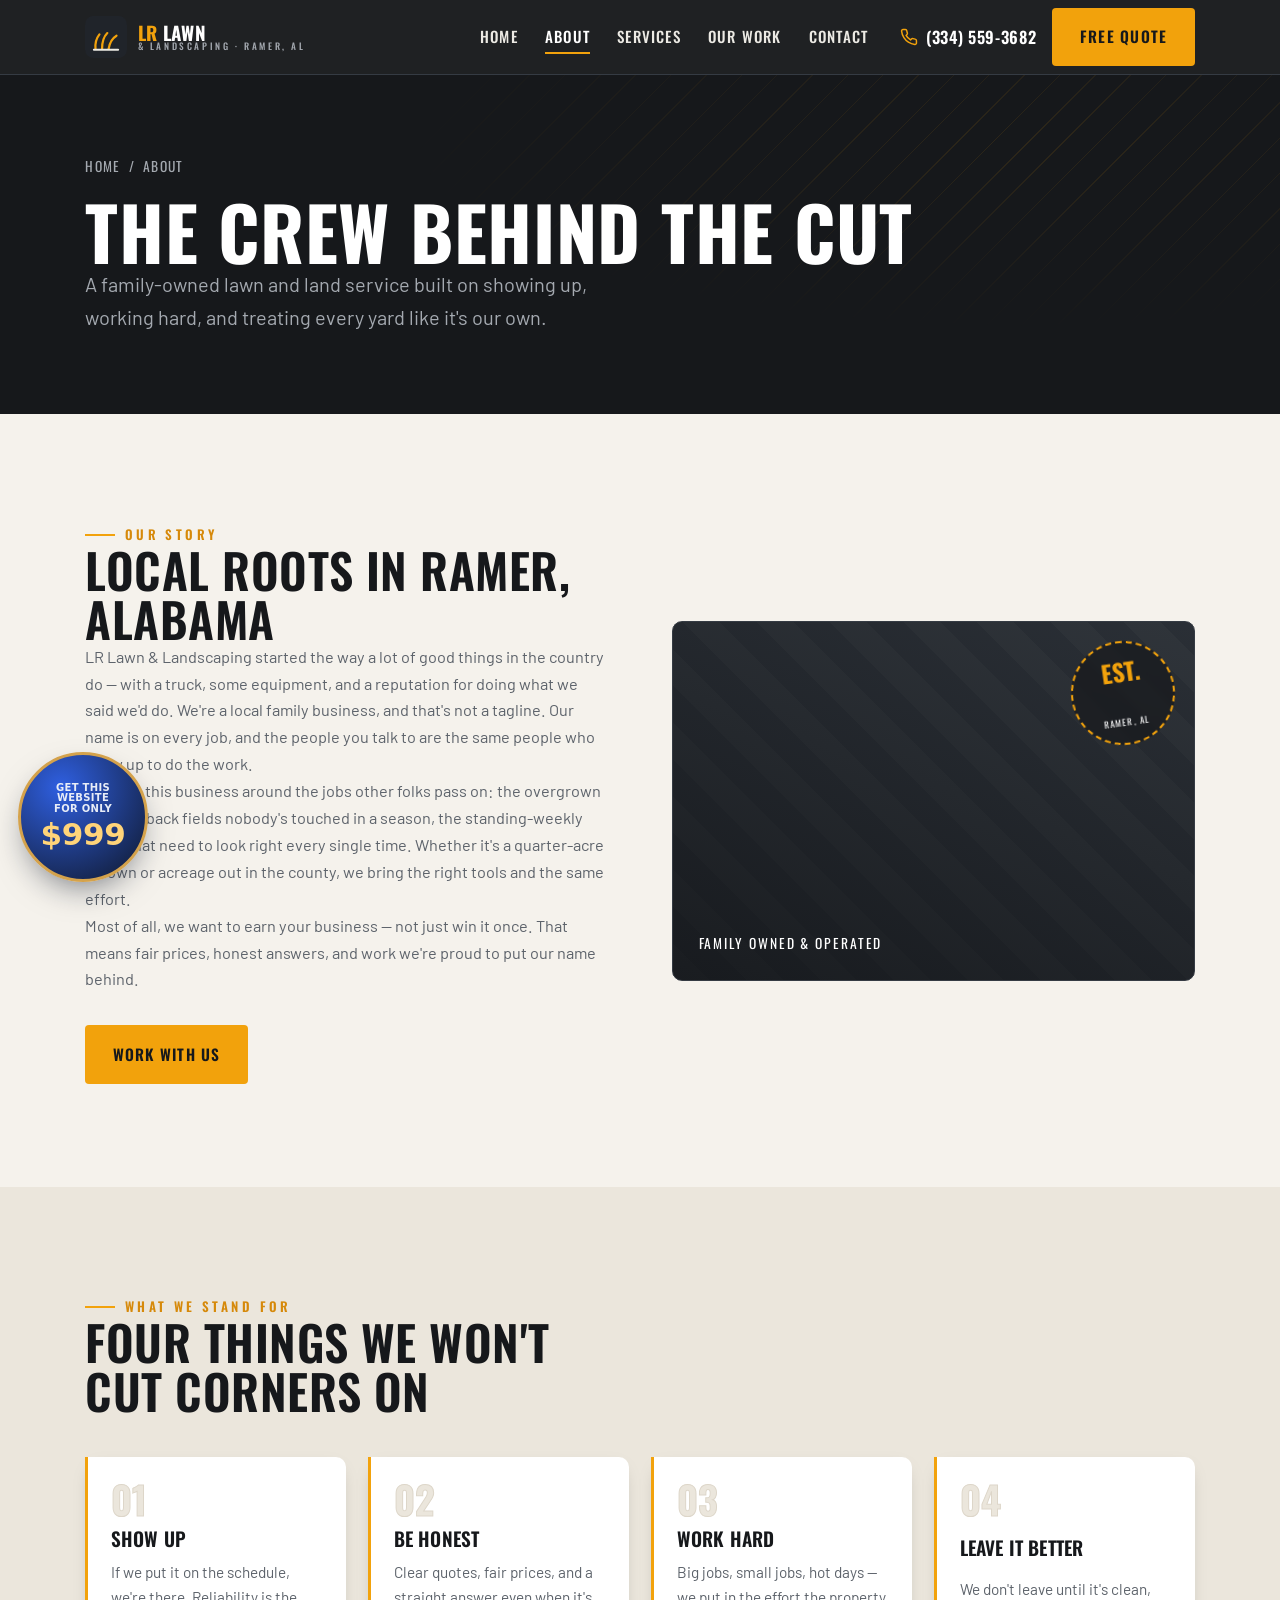
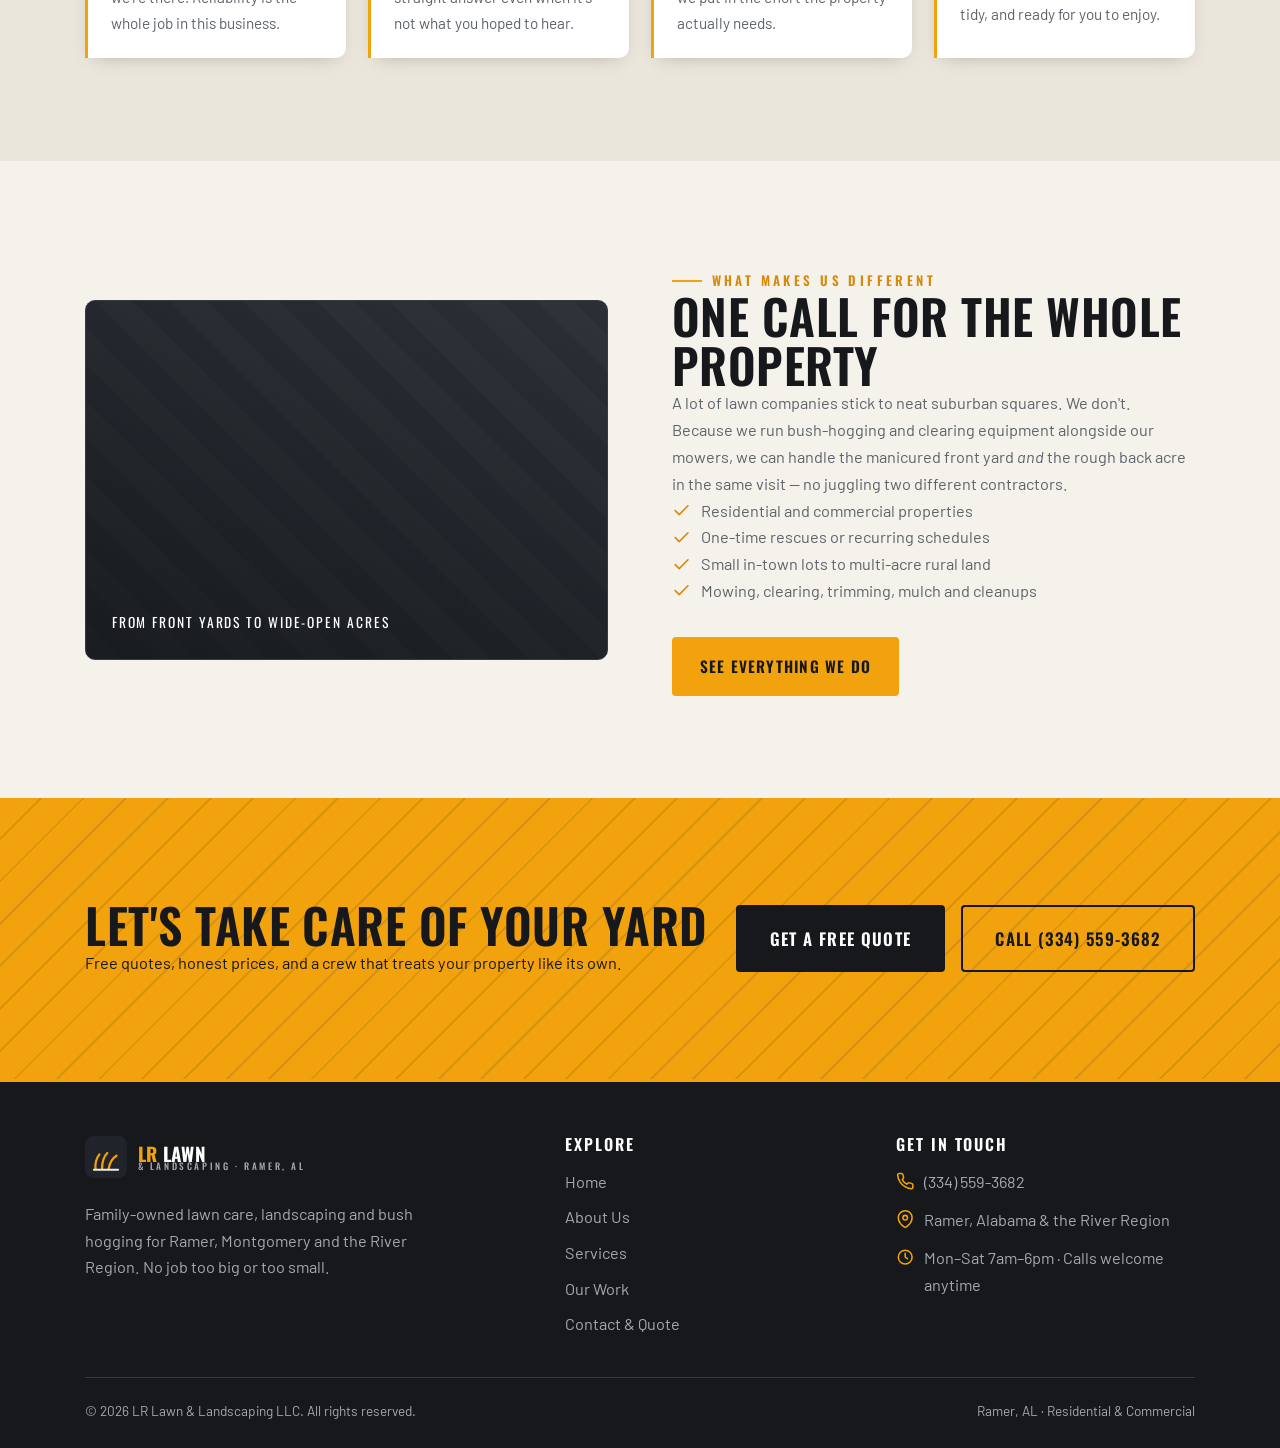
==== commit 725ffbe8: "Add floating $999 Aurora upsell button (links to wizard) Co-Authored-By: Claude Opus 4.8 <noreply@an" ====
--- a/about.html
+++ b/about.html
@@ -191,5 +191,20 @@
   </nav>
 
   <script src="js/main.js" defer></script>
+
+  <!-- aurora-cta : agency upsell button -->
+  <a class="aurora-cta" href="https://auroraadv.co/?tab=wizard" target="_blank" rel="noopener" aria-label="Get this website for only $999 — built by Aurora">
+    <span class="aurora-cta__top">Get this website<br>for only</span>
+    <span class="aurora-cta__price">$999</span>
+  </a>
+  <style>
+  .aurora-cta{position:fixed;left:18px;bottom:18px;z-index:58;width:130px;height:130px;border-radius:50%;display:flex;flex-direction:column;align-items:center;justify-content:center;text-align:center;gap:3px;padding:8px;background:radial-gradient(circle at 32% 26%,#2f5fe0,#0f172a);color:#fff;text-decoration:none;border:3px solid #d4a24c;box-shadow:0 14px 32px -10px rgba(15,23,42,.55);font-family:system-ui,-apple-system,"Segoe UI",Roboto,sans-serif;line-height:1.08;transition:transform .2s ease,box-shadow .2s ease;}
+  .aurora-cta:hover{transform:translateY(-3px) scale(1.05);box-shadow:0 20px 40px -10px rgba(15,23,42,.6);}
+  .aurora-cta:focus-visible{outline:3px solid #d4a24c;outline-offset:3px;}
+  .aurora-cta__top{font-size:10px;font-weight:700;letter-spacing:.03em;text-transform:uppercase;color:#e8edf7;}
+  .aurora-cta__price{font-size:31px;font-weight:800;color:#ffd479;letter-spacing:-.01em;}
+  @media (max-width:760px){.aurora-cta{width:106px;height:106px;left:12px;bottom:68px;border-width:2px;}.aurora-cta__top{font-size:8.5px;}.aurora-cta__price{font-size:25px;}}
+  @media (prefers-reduced-motion:reduce){.aurora-cta{transition:none;}}
+  </style>
 </body>
 </html>
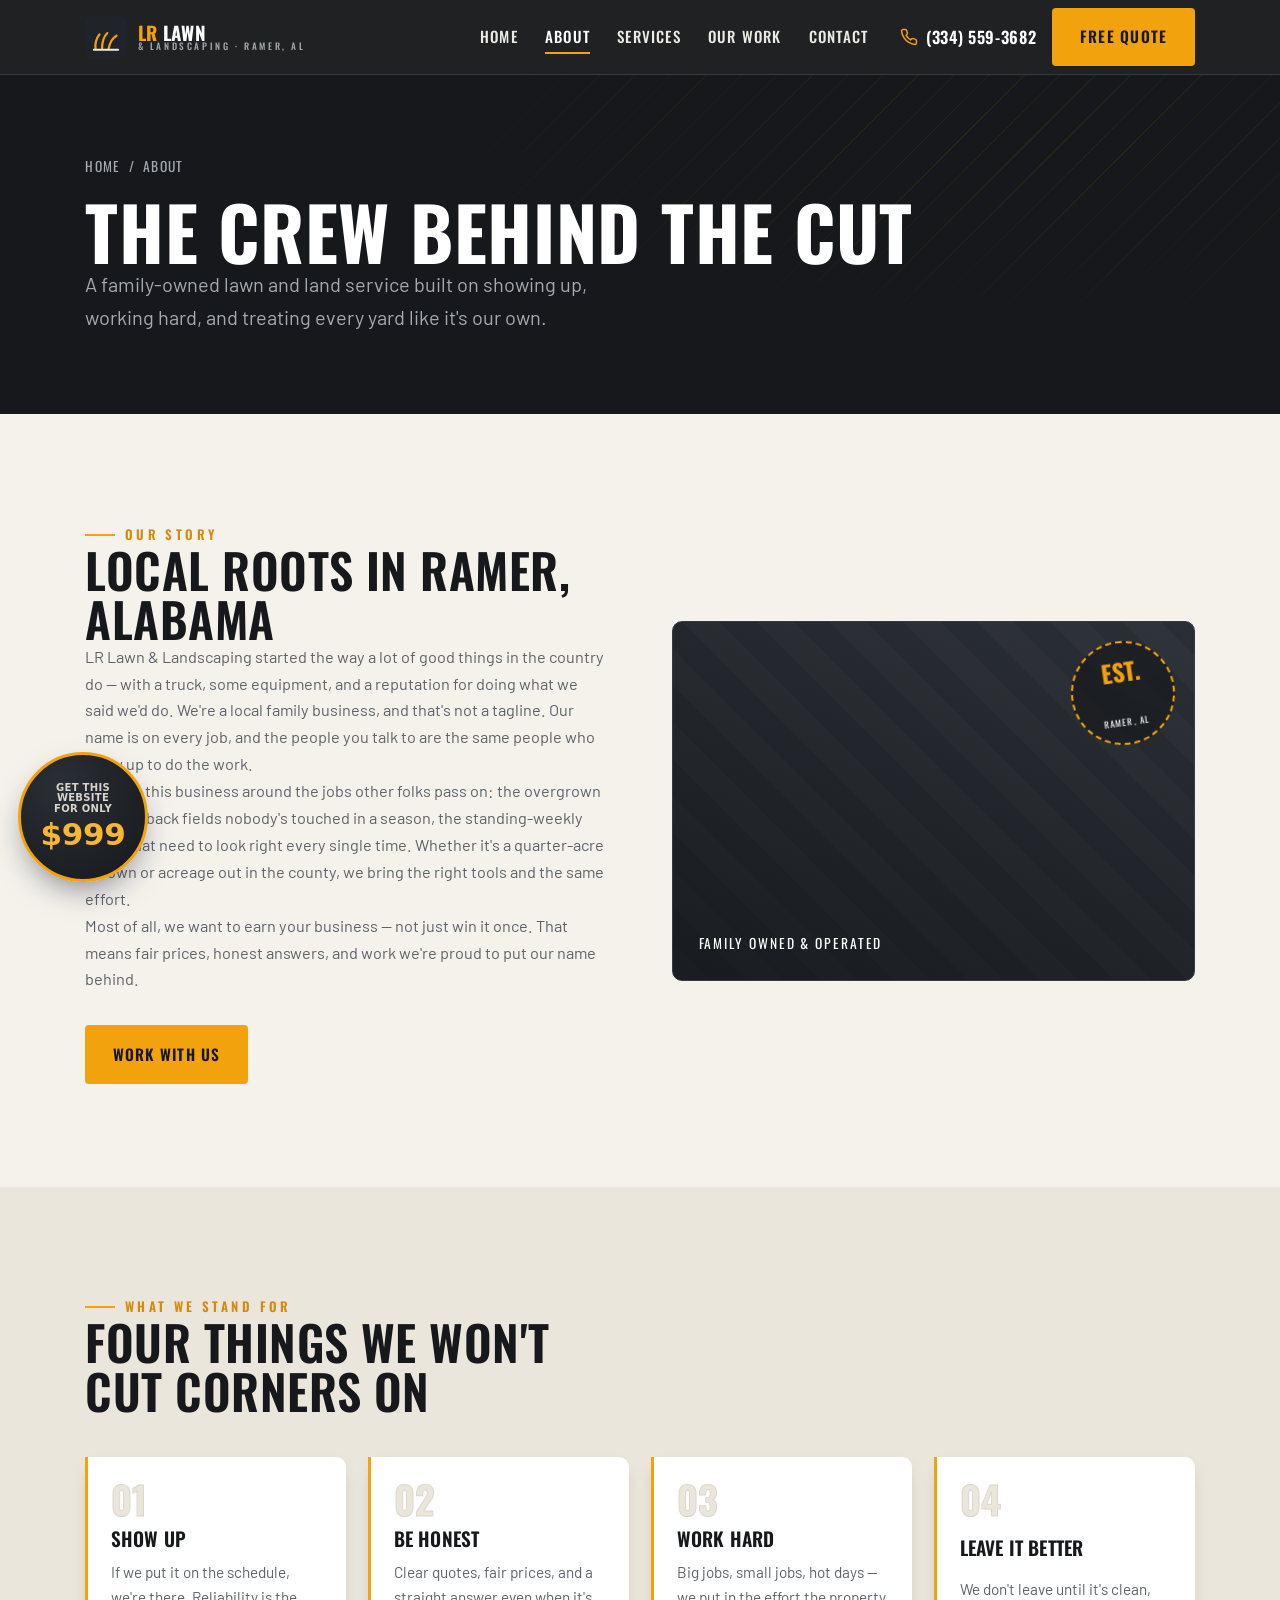
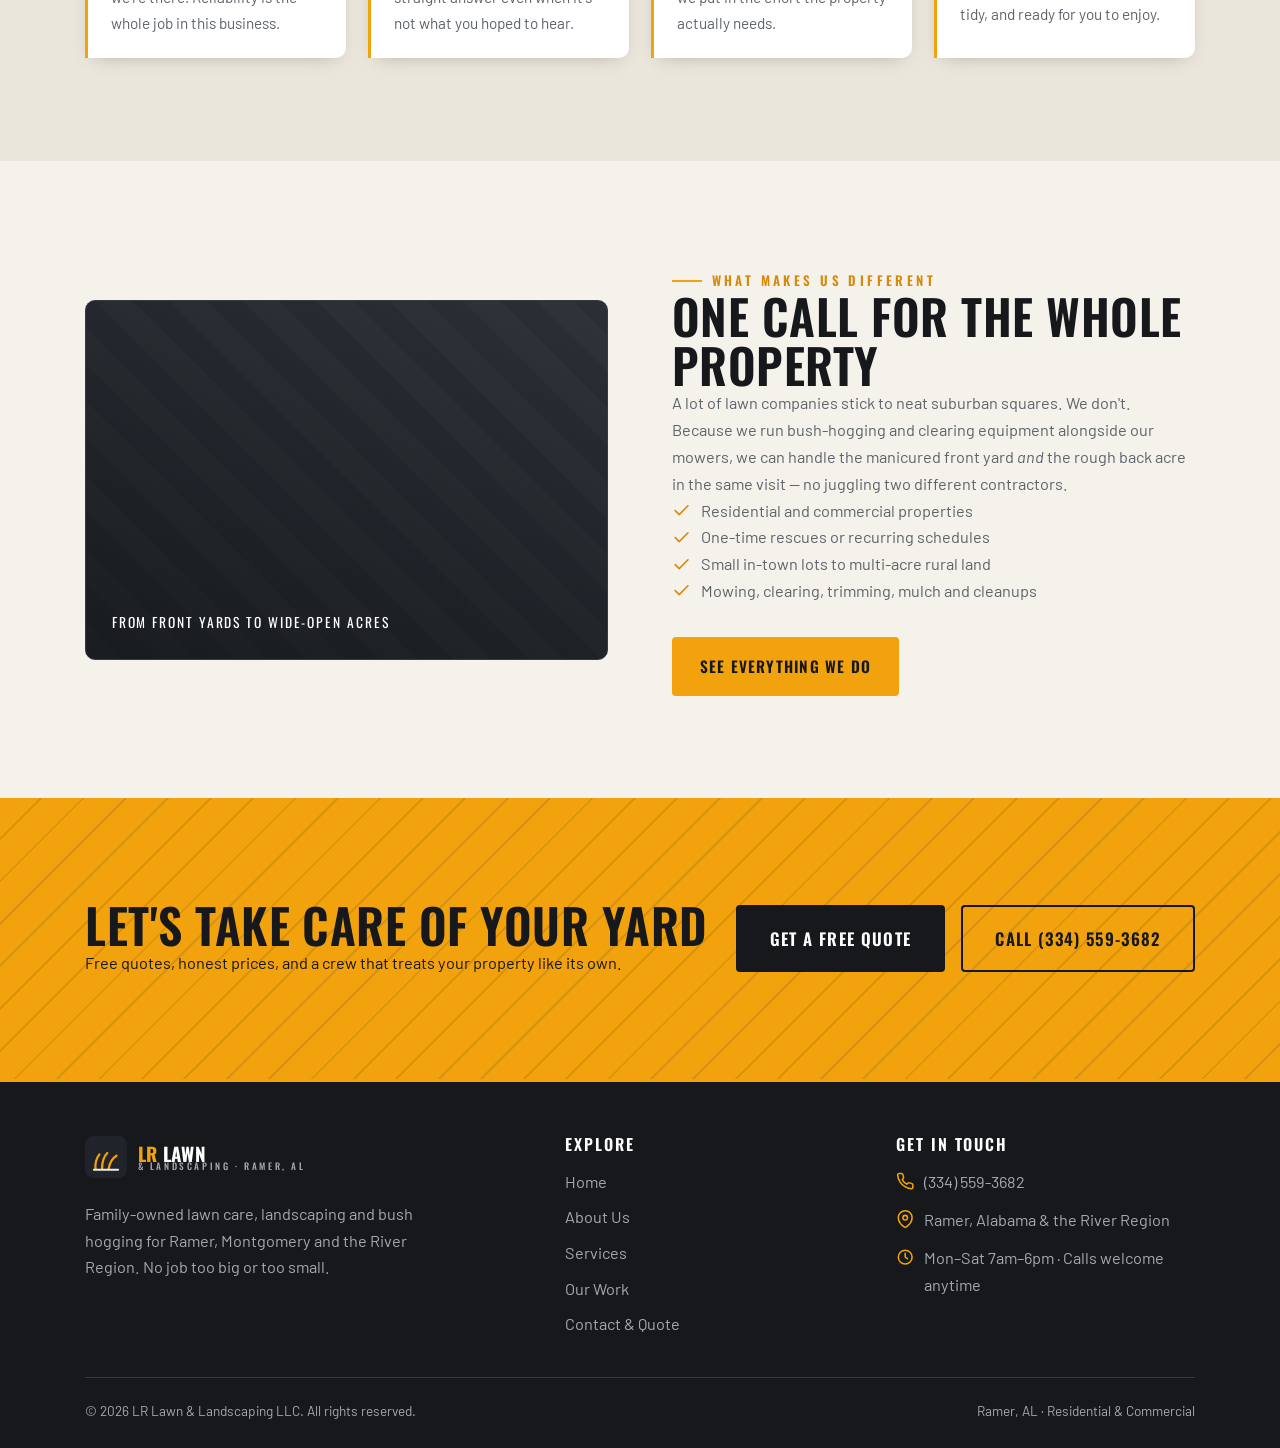
==== commit 9f35c0a3: "Recolor $999 badge to match site palette Co-Authored-By: Claude Opus 4.8 <noreply@anthropic.com>" ====
--- a/about.html
+++ b/about.html
@@ -198,11 +198,11 @@
     <span class="aurora-cta__price">$999</span>
   </a>
   <style>
-  .aurora-cta{position:fixed;left:18px;bottom:18px;z-index:58;width:130px;height:130px;border-radius:50%;display:flex;flex-direction:column;align-items:center;justify-content:center;text-align:center;gap:3px;padding:8px;background:radial-gradient(circle at 32% 26%,#2f5fe0,#0f172a);color:#fff;text-decoration:none;border:3px solid #d4a24c;box-shadow:0 14px 32px -10px rgba(15,23,42,.55);font-family:system-ui,-apple-system,"Segoe UI",Roboto,sans-serif;line-height:1.08;transition:transform .2s ease,box-shadow .2s ease;}
+  .aurora-cta{position:fixed;left:18px;bottom:18px;z-index:58;width:130px;height:130px;border-radius:50%;display:flex;flex-direction:column;align-items:center;justify-content:center;text-align:center;gap:3px;padding:8px;background:radial-gradient(circle at 32% 26%,#2a2f36,#16181b);color:#fff;text-decoration:none;border:3px solid #f2a20c;box-shadow:0 14px 32px -10px rgba(15,23,42,.55);font-family:system-ui,-apple-system,"Segoe UI",Roboto,sans-serif;line-height:1.08;transition:transform .2s ease,box-shadow .2s ease;}
   .aurora-cta:hover{transform:translateY(-3px) scale(1.05);box-shadow:0 20px 40px -10px rgba(15,23,42,.6);}
-  .aurora-cta:focus-visible{outline:3px solid #d4a24c;outline-offset:3px;}
-  .aurora-cta__top{font-size:10px;font-weight:700;letter-spacing:.03em;text-transform:uppercase;color:#e8edf7;}
-  .aurora-cta__price{font-size:31px;font-weight:800;color:#ffd479;letter-spacing:-.01em;}
+  .aurora-cta:focus-visible{outline:3px solid #f2a20c;outline-offset:3px;}
+  .aurora-cta__top{font-size:10px;font-weight:700;letter-spacing:.03em;text-transform:uppercase;color:#d9d4cb;}
+  .aurora-cta__price{font-size:31px;font-weight:800;color:#f7b733;letter-spacing:-.01em;}
   @media (max-width:760px){.aurora-cta{width:106px;height:106px;left:12px;bottom:68px;border-width:2px;}.aurora-cta__top{font-size:8.5px;}.aurora-cta__price{font-size:25px;}}
   @media (prefers-reduced-motion:reduce){.aurora-cta{transition:none;}}
   </style>
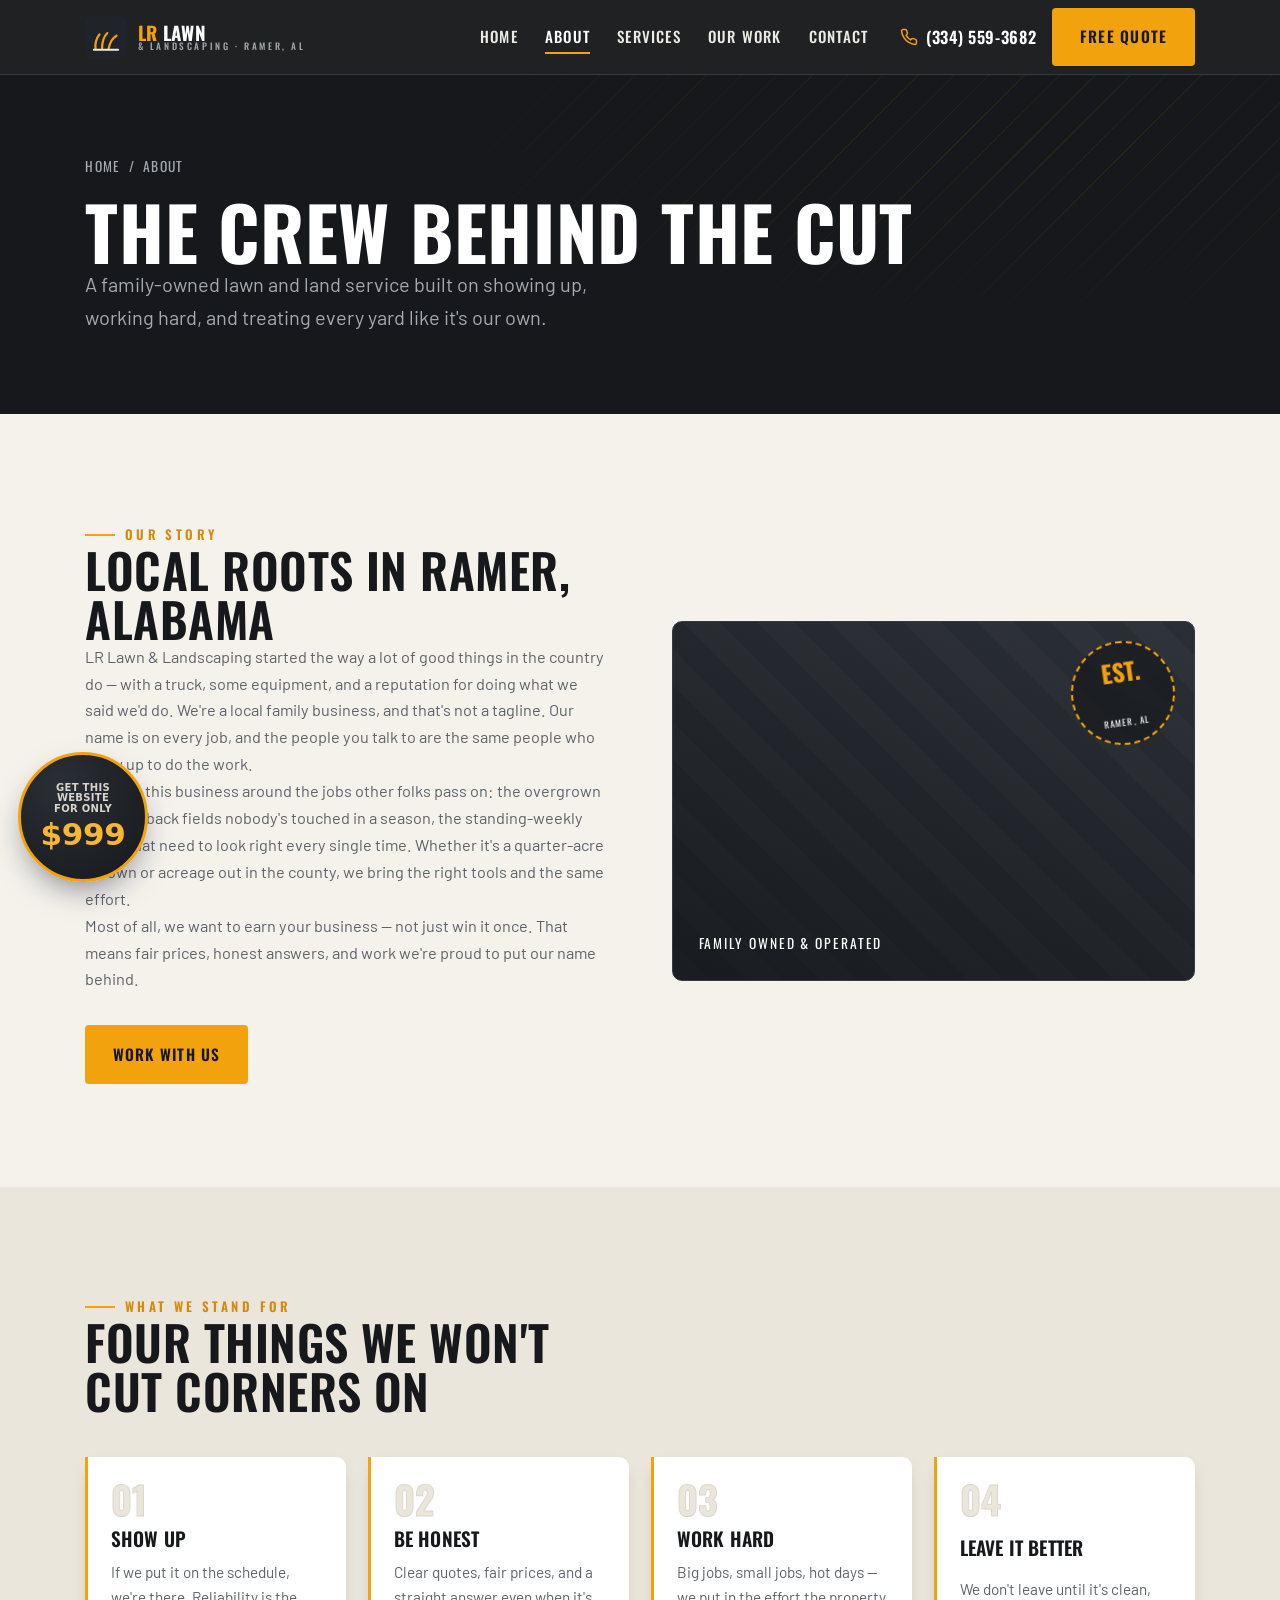
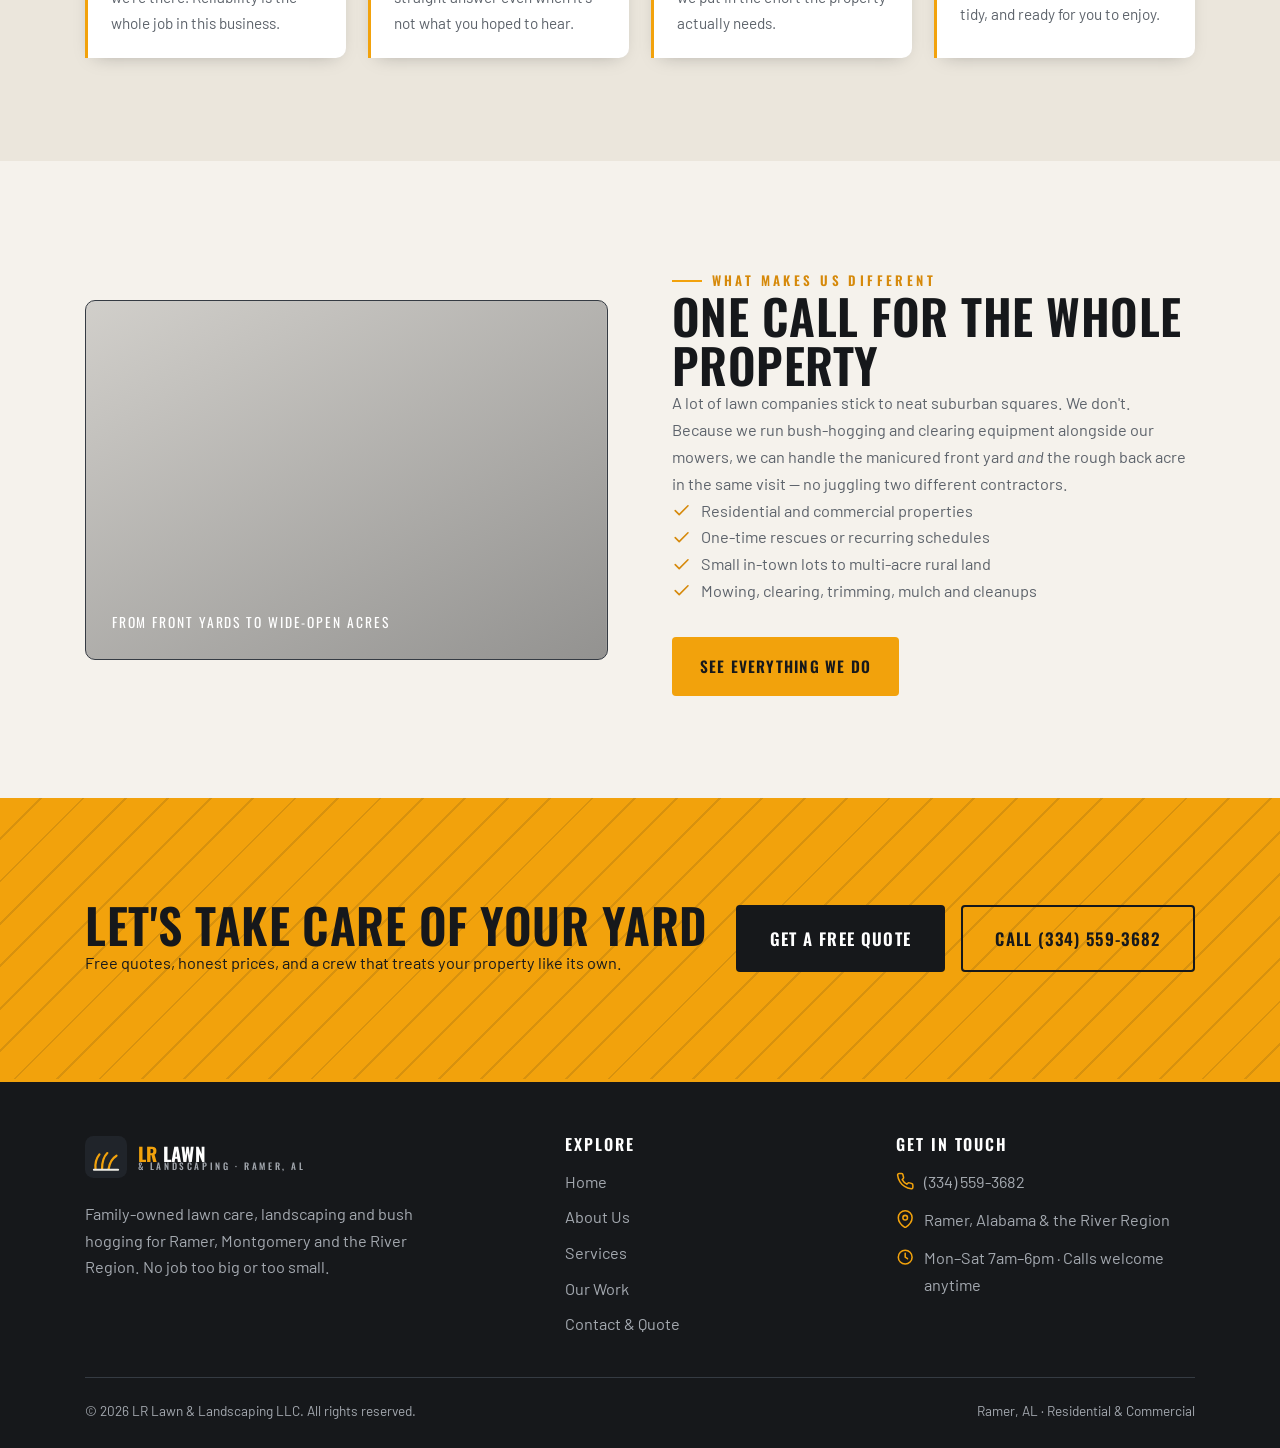
==== commit 50ef29d2: "Add real lawn/land-clearing photography (gallery, services, features, before/after) Co-Authored-By: " ====
--- a/about.html
+++ b/about.html
@@ -109,7 +109,7 @@
     <!-- ===================== DIFFERENCE ===================== -->
     <section class="section">
       <div class="container split">
-        <div class="feature__media reveal">
+        <div class="feature__media reveal" style="background-image:linear-gradient(150deg,rgba(22,24,27,.16),rgba(22,24,27,.44)),url('https://images.unsplash.com/photo-1617214933580-906ec0b1e41d?w=1200&q=70&auto=format&fit=crop');background-size:cover;background-position:center">
           <!-- Replace background with a real bush-hogging / acreage photo -->
           <p class="feature__tag">From front yards to wide-open acres</p>
         </div>
--- a/css/style.css
+++ b/css/style.css
@@ -447,3 +447,12 @@
 .sr-only { position: absolute; width: 1px; height: 1px; padding: 0; margin: -1px; overflow: hidden; clip: rect(0,0,0,0); white-space: nowrap; border: 0; }
 .skip-link { position: absolute; left: .5rem; top: -3rem; background: var(--amber); color: var(--ink); padding: .6rem 1rem; border-radius: var(--radius); z-index: 100; transition: top .2s; font-family: var(--ff-display); text-transform: uppercase; }
 .skip-link:focus { top: .5rem; }
+
+/* ===== Real photography (Aurora) ===== */
+.tile[data-cat="lawn"]{background-image:url('https://images.unsplash.com/photo-1458245201577-fc8a130b8829?w=1200&q=70&auto=format&fit=crop');background-size:cover;background-position:center;}
+.tile[data-cat="clearing"]{background-image:url('https://images.unsplash.com/photo-1595797623546-5a85a990ca6c?w=1200&q=70&auto=format&fit=crop');background-size:cover;background-position:center;}
+.tile[data-cat="commercial"]{background-image:url('https://images.unsplash.com/photo-1628340981113-fe1949fe5cc0?w=1200&q=70&auto=format&fit=crop');background-size:cover;background-position:center;}
+.tile[data-cat="trim"]{background-image:url('https://images.unsplash.com/photo-1599151893427-e09096e38d6d?w=1200&q=70&auto=format&fit=crop');background-size:cover;background-position:center;}
+.tile[data-cat="cleanup"]{background-image:url('https://images.unsplash.com/photo-1601989874863-e67a5a734f56?w=1200&q=70&auto=format&fit=crop');background-size:cover;background-position:center;}
+.ba__before{background-image:linear-gradient(160deg,rgba(0,0,0,.18),transparent 55%),url('https://images.unsplash.com/photo-1595797623546-5a85a990ca6c?w=1200&q=70&auto=format&fit=crop');background-size:cover;background-position:center;}
+.ba__after{background-image:linear-gradient(160deg,rgba(0,0,0,.18),transparent 55%),url('https://images.unsplash.com/photo-1628340981113-fe1949fe5cc0?w=1200&q=70&auto=format&fit=crop');background-size:cover;background-position:center;}
